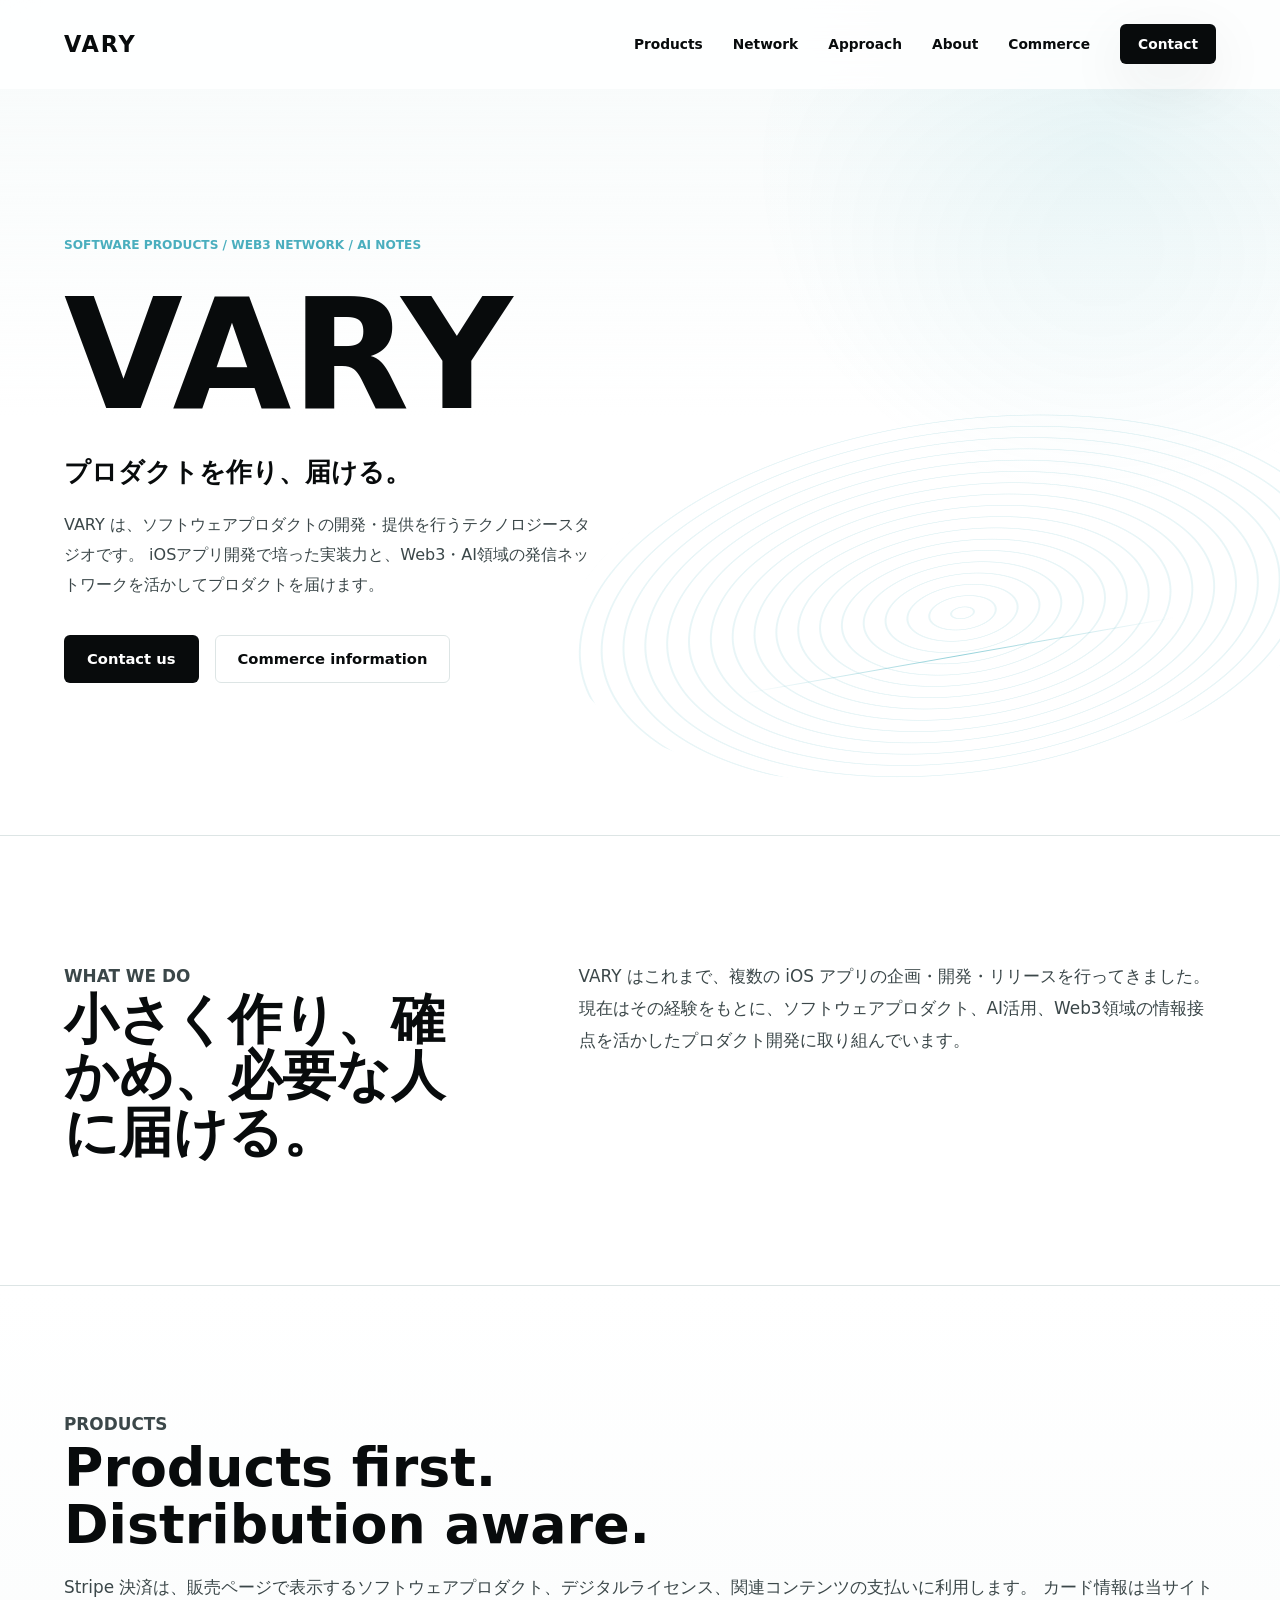
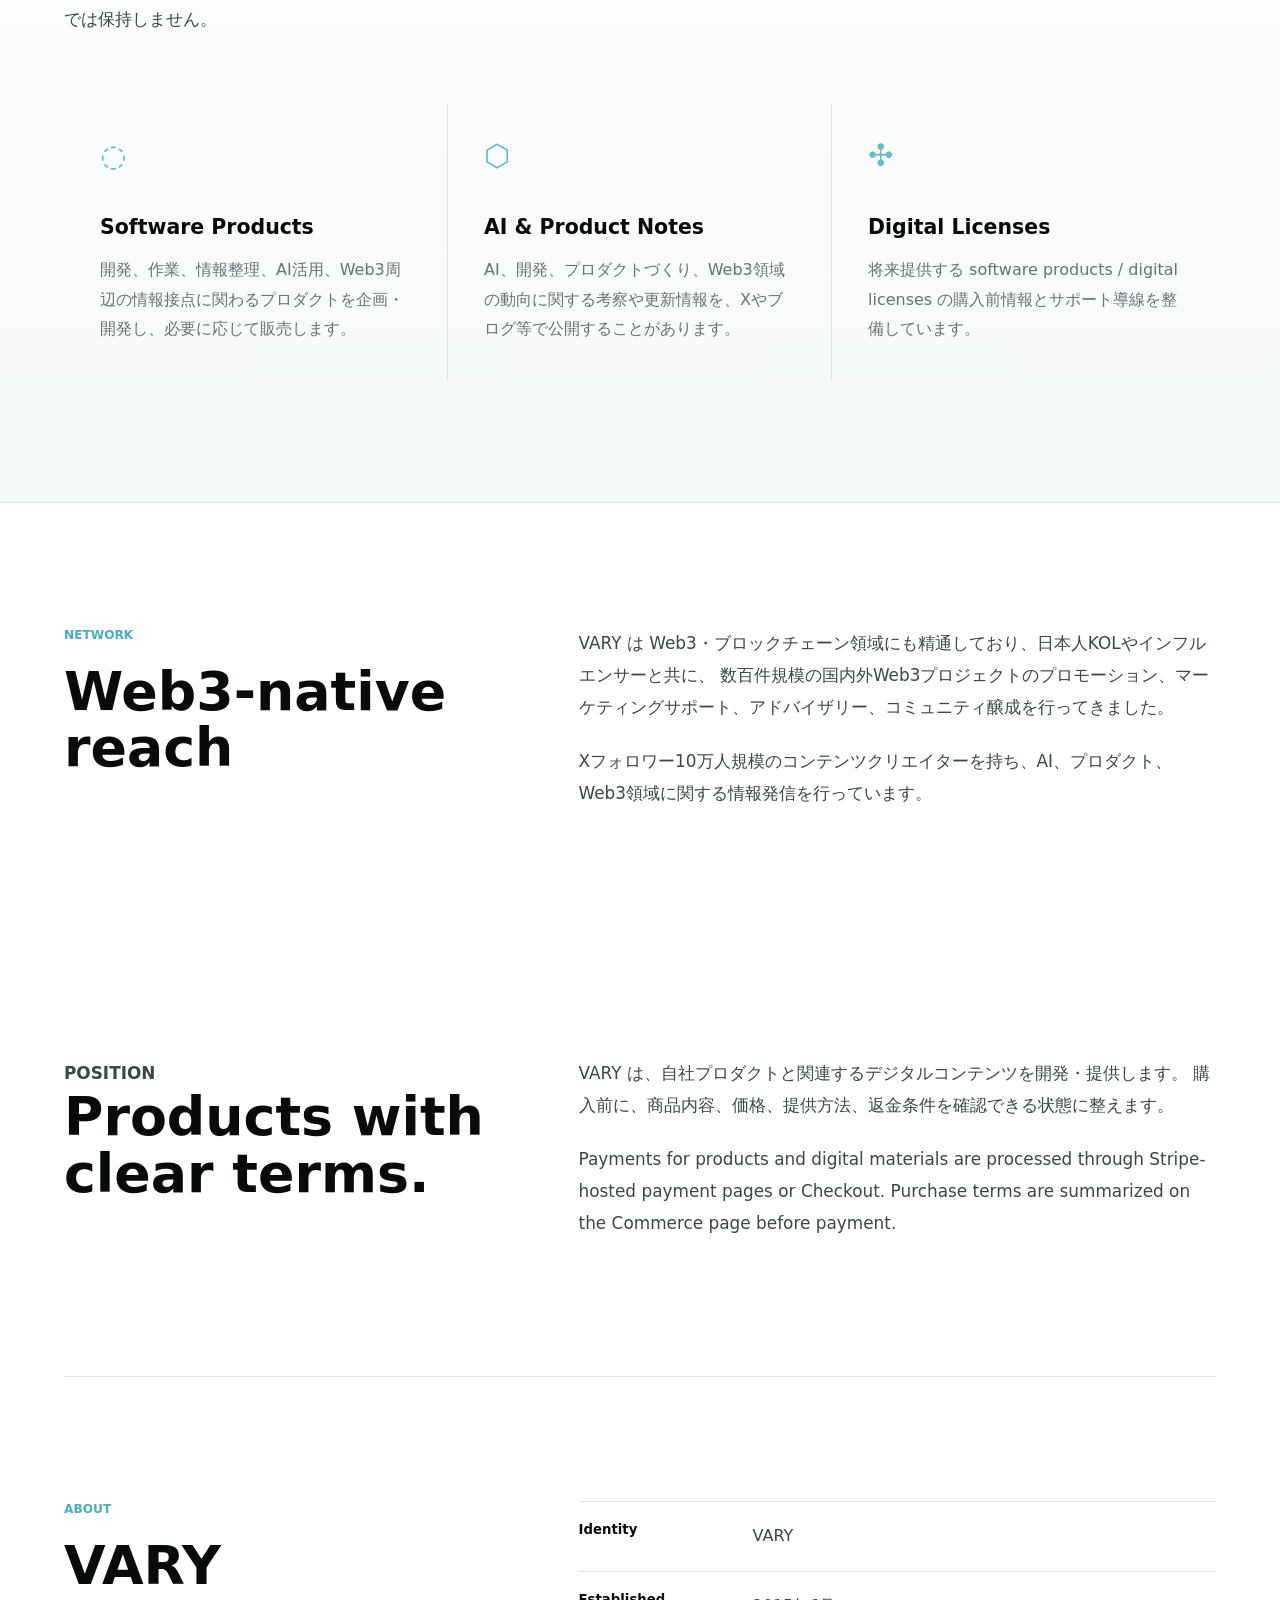
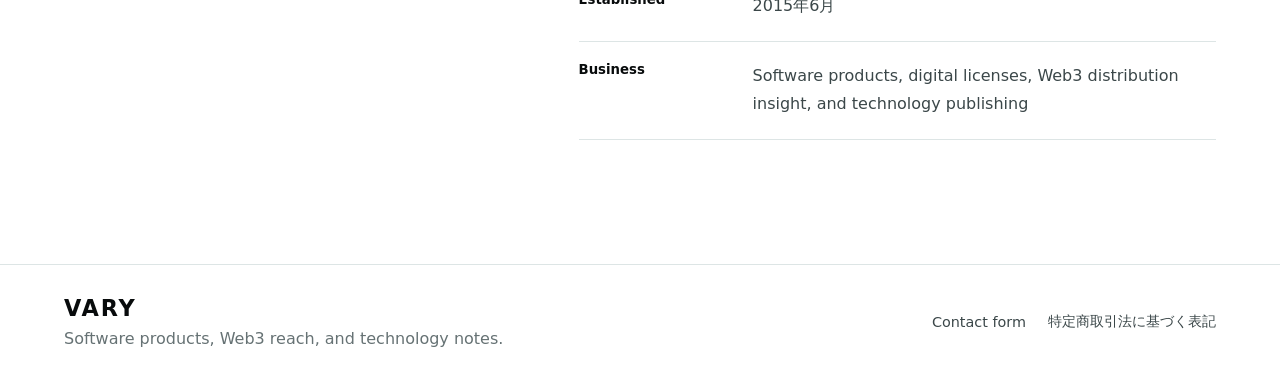
==== index.html @ 1ce42b71 "Initial VARY website" ====
<!doctype html>
<html lang="ja">
  <head>
    <meta charset="utf-8" />
    <meta name="viewport" content="width=device-width, initial-scale=1" />
    <title>VARY | Products and Web3 Distribution</title>
    <meta
      name="description"
      content="VARY develops and provides software products, backed by Web3 KOL and influencer connections and practical AI/product publishing."
    />
    <meta property="og:title" content="VARY" />
    <meta
      property="og:description"
      content="Software products, Web3 KOL connections, AI notes, and technology publishing from VARY."
    />
    <meta property="og:type" content="website" />
    <meta property="og:url" content="https://vary-llc.com/" />
    <link rel="canonical" href="https://vary-llc.com/" />
    <link rel="stylesheet" href="/styles.css" />
  </head>
  <body>
    <header class="site-header" data-header>
      <a class="brand" href="/" aria-label="VARY home">
        <span class="brand-mark" aria-hidden="true">V</span>
        <span>
          <strong>VARY</strong>
        </span>
      </a>
      <button class="nav-toggle" type="button" data-nav-toggle aria-expanded="false" aria-controls="site-nav">
        <span class="sr-only">Open navigation</span>
        <span aria-hidden="true"></span>
      </button>
      <nav class="site-nav" id="site-nav" data-nav>
        <a href="#products">Products</a>
        <a href="#network">Network</a>
        <a href="#approach">Approach</a>
        <a href="#company">About</a>
        <a href="/commerce/">Commerce</a>
        <a class="nav-contact" href="/commerce/#contact">Contact</a>
      </nav>
    </header>

    <main>
      <section class="hero">
        <div class="hero-copy">
          <p class="section-label">Software products / Web3 network / AI notes</p>
          <h1>VARY</h1>
          <p class="hero-subtitle">プロダクトを作り、届ける。</p>
          <p class="hero-lead">
            VARY は、ソフトウェアプロダクトの開発・提供を行うテクノロジースタジオです。
            iOSアプリ開発で培った実装力と、Web3・AI領域の発信ネットワークを活かしてプロダクトを届けます。
          </p>
          <div class="hero-actions" aria-label="Primary actions">
            <a class="button button-primary" href="/commerce/#contact">Contact us</a>
            <a class="button button-secondary" href="/commerce/">Commerce information</a>
          </div>
        </div>
      </section>

      <section class="intro section-wrap" id="focus">
        <div>
          <p class="section-label">What we do</p>
          <h2>小さく作り、確かめ、必要な人に届ける。</h2>
        </div>
        <p>
          VARY はこれまで、複数の iOS アプリの企画・開発・リリースを行ってきました。
          現在はその経験をもとに、ソフトウェアプロダクト、AI活用、Web3領域の情報接点を活かしたプロダクト開発に取り組んでいます。
        </p>
      </section>

      <section class="service-band" id="products" aria-labelledby="products-title">
        <div class="section-heading">
          <p class="section-label">Products</p>
          <h2 id="products-title">Products first. Distribution aware.</h2>
          <p>
            Stripe 決済は、販売ページで表示するソフトウェアプロダクト、デジタルライセンス、関連コンテンツの支払いに利用します。
            カード情報は当サイトでは保持しません。
          </p>
        </div>
        <div class="service-grid">
          <article class="service-item">
            <span class="service-icon" aria-hidden="true">◌</span>
            <h3>Software Products</h3>
            <p>
              開発、作業、情報整理、AI活用、Web3周辺の情報接点に関わるプロダクトを企画・開発し、必要に応じて販売します。
            </p>
          </article>
          <article class="service-item">
            <span class="service-icon" aria-hidden="true">⬡</span>
            <h3>AI & Product Notes</h3>
            <p>
              AI、開発、プロダクトづくり、Web3領域の動向に関する考察や更新情報を、Xやブログ等で公開することがあります。
            </p>
          </article>
          <article class="service-item">
            <span class="service-icon" aria-hidden="true">✣</span>
            <h3>Digital Licenses</h3>
            <p>
              将来提供する software products / digital licenses の購入前情報とサポート導線を整備しています。
            </p>
          </article>
        </div>
      </section>

      <section class="network section-wrap" id="network" aria-labelledby="network-title">
        <div>
          <p class="section-label">Network</p>
          <h2 id="network-title">Web3-native reach</h2>
        </div>
        <div class="principle-list">
          <p>
            VARY は Web3・ブロックチェーン領域にも精通しており、日本人KOLやインフルエンサーと共に、
            数百件規模の国内外Web3プロジェクトのプロモーション、マーケティングサポート、アドバイザリー、コミュニティ醸成を行ってきました。
          </p>
          <p>
            Xフォロワー10万人規模のコンテンツクリエイターを持ち、AI、プロダクト、Web3領域に関する情報発信を行っています。
          </p>
        </div>
      </section>

      <section class="principles section-wrap" id="approach" aria-labelledby="principles-title">
        <div class="section-heading compact">
          <p class="section-label">Position</p>
          <h2 id="principles-title">Products with clear terms.</h2>
        </div>
        <div class="principle-list">
          <p>
            VARY は、自社プロダクトと関連するデジタルコンテンツを開発・提供します。
            購入前に、商品内容、価格、提供方法、返金条件を確認できる状態に整えます。
          </p>
          <p>
            Payments for products and digital materials are processed through Stripe-hosted payment
            pages or Checkout. Purchase terms are summarized on the Commerce page before payment.
          </p>
        </div>
      </section>

      <section class="company section-wrap" id="company" aria-labelledby="company-title">
        <div>
          <p class="section-label">About</p>
          <h2 id="company-title">VARY</h2>
        </div>
        <dl class="company-list">
          <div>
            <dt>Identity</dt>
            <dd>VARY</dd>
          </div>
          <div>
            <dt>Established</dt>
            <dd>2015年6月</dd>
          </div>
          <div>
            <dt>Business</dt>
            <dd>Software products, digital licenses, Web3 distribution insight, and technology publishing</dd>
          </div>
        </dl>
      </section>
    </main>

    <footer class="site-footer">
      <div>
        <strong>VARY</strong>
        <p>Software products, Web3 reach, and technology notes.</p>
      </div>
      <nav aria-label="Footer">
        <a href="/commerce/#contact">Contact form</a>
        <a href="/commerce/">特定商取引法に基づく表記</a>
      </nav>
    </footer>

    <script src="/script.js"></script>
  </body>
</html>
---- styles.css ----
:root {
  --bg: #ffffff;
  --bg-soft: #f7fafa;
  --surface: #ffffff;
  --surface-muted: #f3f7f7;
  --line: #dde5e5;
  --line-strong: #bfd5d8;
  --text: #080b0c;
  --muted: #667274;
  --soft: #3b4749;
  --accent: #64bdc9;
  --accent-soft: #e7f8fa;
  --shadow: 0 18px 60px rgba(22, 41, 43, 0.08);
  --max: 1180px;
  --gutter: clamp(20px, 5vw, 64px);
  --radius: 6px;
  color-scheme: light;
  font-family:
    Inter, ui-sans-serif, system-ui, -apple-system, BlinkMacSystemFont, "Segoe UI",
    "Noto Sans JP", sans-serif;
}

* {
  box-sizing: border-box;
}

html {
  scroll-behavior: smooth;
}

body {
  margin: 0;
  background: var(--bg);
  color: var(--text);
  letter-spacing: 0;
}

body::before {
  content: "";
  position: fixed;
  inset: 0;
  z-index: -1;
  pointer-events: none;
  background:
    radial-gradient(circle at 86% 16%, rgba(100, 189, 201, 0.12), transparent 22rem),
    linear-gradient(180deg, rgba(246, 250, 250, 0.95), rgba(255, 255, 255, 0) 26rem);
}

a {
  color: inherit;
}

.sr-only {
  position: absolute;
  width: 1px;
  height: 1px;
  padding: 0;
  margin: -1px;
  overflow: hidden;
  clip: rect(0, 0, 0, 0);
  white-space: nowrap;
  border: 0;
}

.site-header {
  position: sticky;
  top: 0;
  z-index: 20;
  display: flex;
  align-items: center;
  justify-content: space-between;
  gap: 24px;
  padding: 24px var(--gutter);
  border-bottom: 1px solid transparent;
  background: rgba(255, 255, 255, 0.86);
  backdrop-filter: blur(18px);
  transition:
    border-color 180ms ease,
    box-shadow 180ms ease,
    background 180ms ease;
}

.site-header.is-scrolled {
  border-color: var(--line);
  box-shadow: 0 1px 0 rgba(8, 11, 12, 0.02);
}

.brand {
  display: inline-flex;
  align-items: center;
  gap: 12px;
  min-width: 0;
  color: var(--text);
  text-decoration: none;
}

.brand-mark {
  display: none;
}

.brand strong {
  display: block;
  font-size: 1.4rem;
  font-weight: 800;
  line-height: 1;
  letter-spacing: 0.08em;
}

.site-nav {
  display: flex;
  align-items: center;
  gap: 30px;
  color: var(--text);
  font-size: 0.86rem;
  font-weight: 650;
}

.site-nav a {
  text-decoration: none;
}

.site-nav a:hover,
.site-nav a:focus-visible {
  color: #208593;
}

.nav-contact {
  min-height: 40px;
  display: inline-flex;
  align-items: center;
  border-radius: var(--radius);
  padding: 0 18px;
  background: var(--text);
  color: white !important;
  box-shadow: var(--shadow);
}

.nav-toggle {
  display: none;
}

.hero {
  position: relative;
  min-height: 70svh;
  padding: clamp(72px, 12vw, 148px) var(--gutter) clamp(82px, 12vw, 152px);
  overflow: hidden;
  border-bottom: 1px solid var(--line);
}

.hero::before {
  content: "";
  position: absolute;
  right: -6vw;
  bottom: 8%;
  width: min(850px, 62vw);
  height: min(360px, 36vw);
  pointer-events: none;
  background:
    repeating-radial-gradient(ellipse at 50% 55%, transparent 0 10px, rgba(100, 189, 201, 0.18) 11px 12px, transparent 13px 22px);
  border-radius: 50%;
  transform: rotate(-8deg);
  opacity: 0.8;
}

.hero::after {
  content: "";
  position: absolute;
  right: 8vw;
  bottom: 24%;
  width: 34vw;
  height: 1px;
  pointer-events: none;
  background: linear-gradient(90deg, transparent, rgba(100, 189, 201, 0.7), transparent);
  transform: rotate(-10deg);
}

.hero-copy {
  position: relative;
  z-index: 1;
  max-width: 660px;
}

.section-label {
  margin: 0 0 20px;
  color: #4aaebe;
  font-size: 0.76rem;
  font-weight: 800;
  line-height: 1.4;
  text-transform: uppercase;
}

h1,
h2,
h3 {
  margin: 0;
  color: var(--text);
  line-height: 1.05;
}

h1 {
  font-size: clamp(5rem, 12vw, 10.5rem);
  font-weight: 850;
  letter-spacing: 0;
}

h2 {
  font-size: clamp(2rem, 4.2vw, 4rem);
  font-weight: 760;
}

h3 {
  font-size: clamp(1.1rem, 1.6vw, 1.35rem);
}

p,
dd {
  overflow-wrap: anywhere;
}

.hero-subtitle {
  margin: 18px 0 0;
  color: var(--text);
  font-size: clamp(1.35rem, 2vw, 1.9rem);
  font-weight: 760;
  line-height: 1.5;
}

.hero-lead {
  max-width: 530px;
  margin: 18px 0 0;
  color: var(--soft);
  font-size: 1rem;
  line-height: 1.9;
}

.hero-actions {
  display: flex;
  flex-wrap: wrap;
  gap: 16px;
  margin-top: 34px;
}

.button {
  display: inline-flex;
  min-height: 48px;
  align-items: center;
  justify-content: center;
  border: 1px solid transparent;
  border-radius: var(--radius);
  padding: 0 22px;
  font-size: 0.92rem;
  font-weight: 750;
  line-height: 1.2;
  text-decoration: none;
  transition:
    transform 180ms ease,
    border-color 180ms ease,
    background 180ms ease,
    box-shadow 180ms ease;
}

.button:hover {
  transform: translateY(-1px);
  box-shadow: var(--shadow);
}

.button-primary {
  background: var(--text);
  color: white;
}

.button-disabled,
.button[aria-disabled="true"] {
  cursor: not-allowed;
  background: #8b9799;
  color: white;
  box-shadow: none;
}

.button-disabled:hover,
.button[aria-disabled="true"]:hover {
  transform: none;
  box-shadow: none;
}

.button-secondary {
  border-color: var(--line);
  background: white;
  color: var(--text);
}

.section-wrap {
  width: min(var(--max), calc(100% - var(--gutter) * 2));
  margin: 0 auto;
  padding: clamp(66px, 10vw, 124px) 0;
}

.intro,
.company,
.commerce-hero,
.commerce-cta,
.principles,
.network {
  display: grid;
  grid-template-columns: minmax(260px, 0.8fr) minmax(0, 1.2fr);
  gap: clamp(32px, 7vw, 112px);
  align-items: start;
}

.intro p,
.principle-list p,
.commerce-hero p,
.commerce-cta p,
.section-heading p {
  margin: 0;
  color: var(--soft);
  font-size: clamp(1rem, 1.32vw, 1.12rem);
  line-height: 1.9;
}

.service-band {
  padding: clamp(68px, 10vw, 122px) var(--gutter);
  border-top: 1px solid var(--line);
  border-bottom: 1px solid var(--line);
  background: linear-gradient(180deg, #fff, var(--bg-soft));
}

.section-heading {
  width: min(var(--max), 100%);
  margin: 0 auto clamp(42px, 6vw, 70px);
}

.section-heading.compact {
  margin-bottom: 32px;
}

.section-heading h2 {
  max-width: 780px;
  margin-bottom: 18px;
}

.service-grid {
  display: grid;
  width: min(var(--max), 100%);
  margin: 0 auto;
  grid-template-columns: repeat(3, minmax(0, 1fr));
  gap: 0;
}

.service-item {
  min-height: 260px;
  padding: clamp(24px, 4vw, 36px);
  border-right: 1px solid var(--line);
}

.service-item:last-child {
  border-right: 0;
}

.service-icon {
  display: block;
  min-height: 42px;
  margin-bottom: 34px;
  color: var(--accent);
  font-size: 1.9rem;
  line-height: 1;
}

.service-item p,
.policy-grid p,
.notice-panel p {
  color: var(--muted);
  line-height: 1.85;
}

.service-item p {
  margin: 16px 0 0;
}

.principle-list {
  display: grid;
  gap: 22px;
}

.company {
  border-top: 1px solid var(--line);
}

.company-list,
.disclosure-list {
  display: grid;
  margin: 0;
  border-top: 1px solid var(--line);
}

.company-list div,
.disclosure-list div {
  display: grid;
  grid-template-columns: minmax(150px, 0.32fr) minmax(0, 1fr);
  gap: 24px;
  padding: 20px 0;
  border-bottom: 1px solid var(--line);
}

dt {
  color: var(--text);
  font-size: 0.83rem;
  font-weight: 800;
}

dd {
  margin: 0;
  color: var(--soft);
  line-height: 1.8;
}

.site-footer {
  display: flex;
  justify-content: space-between;
  gap: 28px;
  padding: 30px var(--gutter);
  border-top: 1px solid var(--line);
  color: var(--muted);
  background: white;
}

.site-footer strong {
  color: var(--text);
  font-size: 1.4rem;
  letter-spacing: 0.08em;
}

.site-footer p {
  margin: 8px 0 0;
}

.site-footer nav {
  display: flex;
  flex-wrap: wrap;
  gap: 22px;
  align-items: center;
  justify-content: flex-end;
  font-size: 0.9rem;
}

.site-footer a {
  color: var(--soft);
  text-decoration: none;
}

.site-footer a:hover {
  color: #208593;
}

.commerce-page {
  background: white;
}

.commerce-page::before {
  background:
    radial-gradient(circle at 84% 10%, rgba(100, 189, 201, 0.1), transparent 24rem),
    linear-gradient(180deg, rgba(246, 250, 250, 0.95), rgba(255, 255, 255, 0) 22rem);
}

.commerce-hero {
  padding-top: clamp(74px, 11vw, 134px);
}

.commerce-hero h1 {
  max-width: 760px;
  font-size: clamp(2.3rem, 4.6vw, 4.7rem);
}

.commerce-hero h1 span {
  display: block;
}

.commerce-hero h1 span + span {
  margin-top: 0.2em;
  color: var(--soft);
  font-size: 0.48em;
  line-height: 1.2;
}

.notice {
  padding-top: 0;
}

.notice-panel {
  padding: clamp(28px, 5vw, 48px);
  border: 1px solid var(--line);
  border-radius: var(--radius);
  background: var(--surface-muted);
}

.notice-panel h2 {
  margin-bottom: 16px;
  font-size: clamp(1.55rem, 3vw, 2.65rem);
}

.commerce-grid {
  padding-top: 0;
}

.disclosure-list {
  background: white;
}

.policy-grid {
  display: grid;
  grid-template-columns: repeat(2, minmax(0, 1fr));
  gap: 16px;
}

.policy-grid article {
  min-height: 210px;
  padding: clamp(24px, 4vw, 34px);
  border: 1px solid var(--line);
  border-radius: var(--radius);
  background: white;
}

.policy-grid h3 {
  margin-bottom: 14px;
}

.commerce-cta {
  align-items: center;
}

@media (max-width: 920px) {
  .hero {
    min-height: auto;
  }

  .intro,
  .company,
  .principles,
  .network,
  .commerce-hero,
  .commerce-cta {
    grid-template-columns: 1fr;
  }

  .service-grid,
  .policy-grid {
    grid-template-columns: 1fr;
  }

  .service-item {
    min-height: 0;
    border-right: 0;
    border-bottom: 1px solid var(--line);
  }

  .service-item:last-child {
    border-bottom: 0;
  }
}

@media (max-width: 720px) {
  .site-header {
    padding: 18px;
  }

  .brand strong {
    font-size: 1.2rem;
  }

  .nav-toggle {
    display: grid;
    width: 40px;
    height: 40px;
    place-items: center;
    border: 1px solid var(--line);
    border-radius: var(--radius);
    background: white;
    color: var(--text);
  }

  .nav-toggle span[aria-hidden="true"],
  .nav-toggle span[aria-hidden="true"]::before,
  .nav-toggle span[aria-hidden="true"]::after {
    display: block;
    width: 17px;
    height: 2px;
    background: currentColor;
    content: "";
  }

  .nav-toggle span[aria-hidden="true"]::before {
    transform: translateY(-6px);
  }

  .nav-toggle span[aria-hidden="true"]::after {
    transform: translateY(4px);
  }

  .site-nav {
    position: absolute;
    top: 70px;
    right: 18px;
    display: none;
    width: min(290px, calc(100vw - 36px));
    flex-direction: column;
    align-items: stretch;
    gap: 0;
    border: 1px solid var(--line);
    border-radius: var(--radius);
    background: white;
    box-shadow: var(--shadow);
  }

  .site-nav.is-open {
    display: flex;
  }

  .site-nav a {
    padding: 16px 18px;
    border-bottom: 1px solid var(--line);
  }

  .site-nav a:last-child {
    border-bottom: 0;
  }

  .nav-contact {
    display: block;
    min-height: 0;
    border-radius: 0;
    padding: 16px 18px !important;
    background: white;
    color: var(--text) !important;
    box-shadow: none;
  }

  .section-wrap {
    width: min(100% - 36px, var(--max));
  }

  .hero {
    padding: 74px 18px 84px;
  }

  .hero::before {
    right: -60vw;
    bottom: 12%;
    width: 120vw;
    height: 46vw;
  }

  h1 {
    font-size: clamp(4.3rem, 24vw, 6.3rem);
  }

  .hero-actions {
    flex-direction: column;
  }

  .button {
    width: 100%;
  }

  .company-list div,
  .disclosure-list div {
    grid-template-columns: 1fr;
    gap: 8px;
  }

  .site-footer {
    flex-direction: column;
    padding: 30px 18px;
  }

  .site-footer nav {
    justify-content: flex-start;
  }
}

@media (prefers-reduced-motion: reduce) {
  *,
  *::before,
  *::after {
    scroll-behavior: auto !important;
    transition: none !important;
  }
}
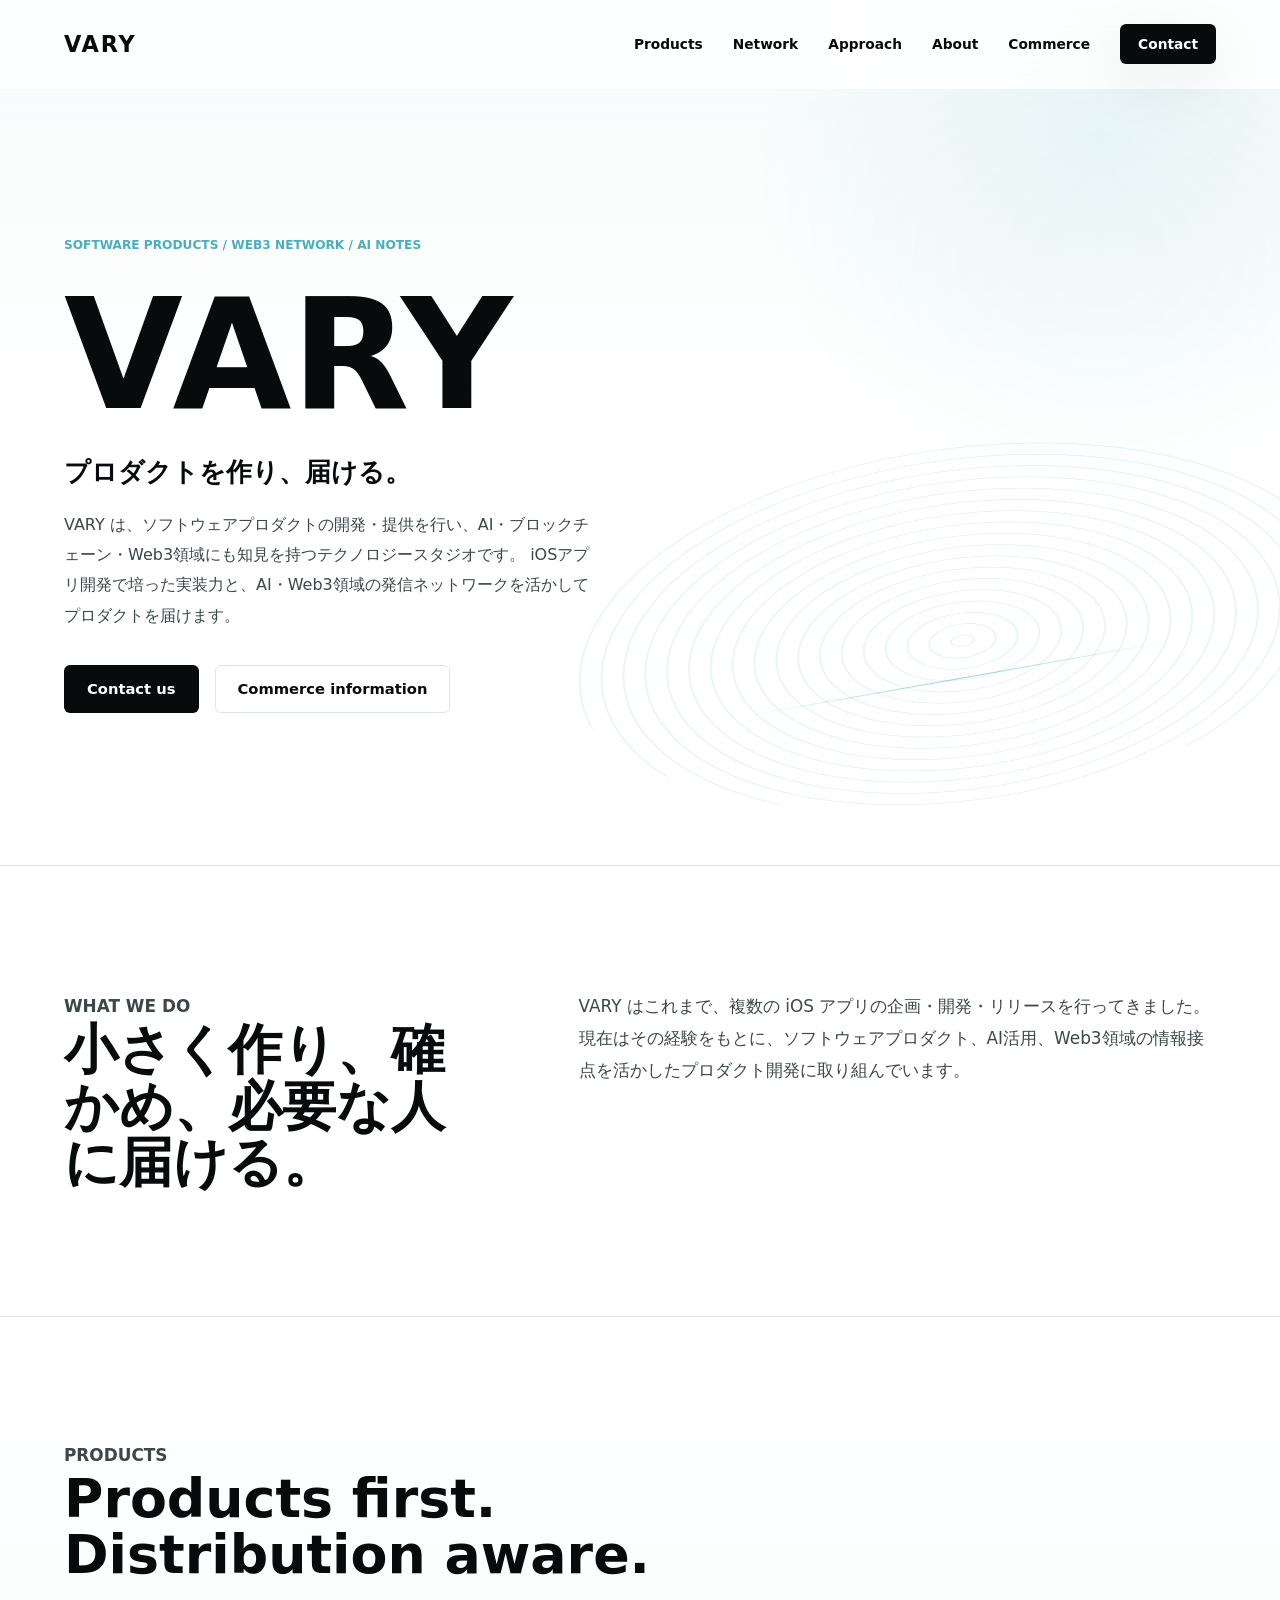
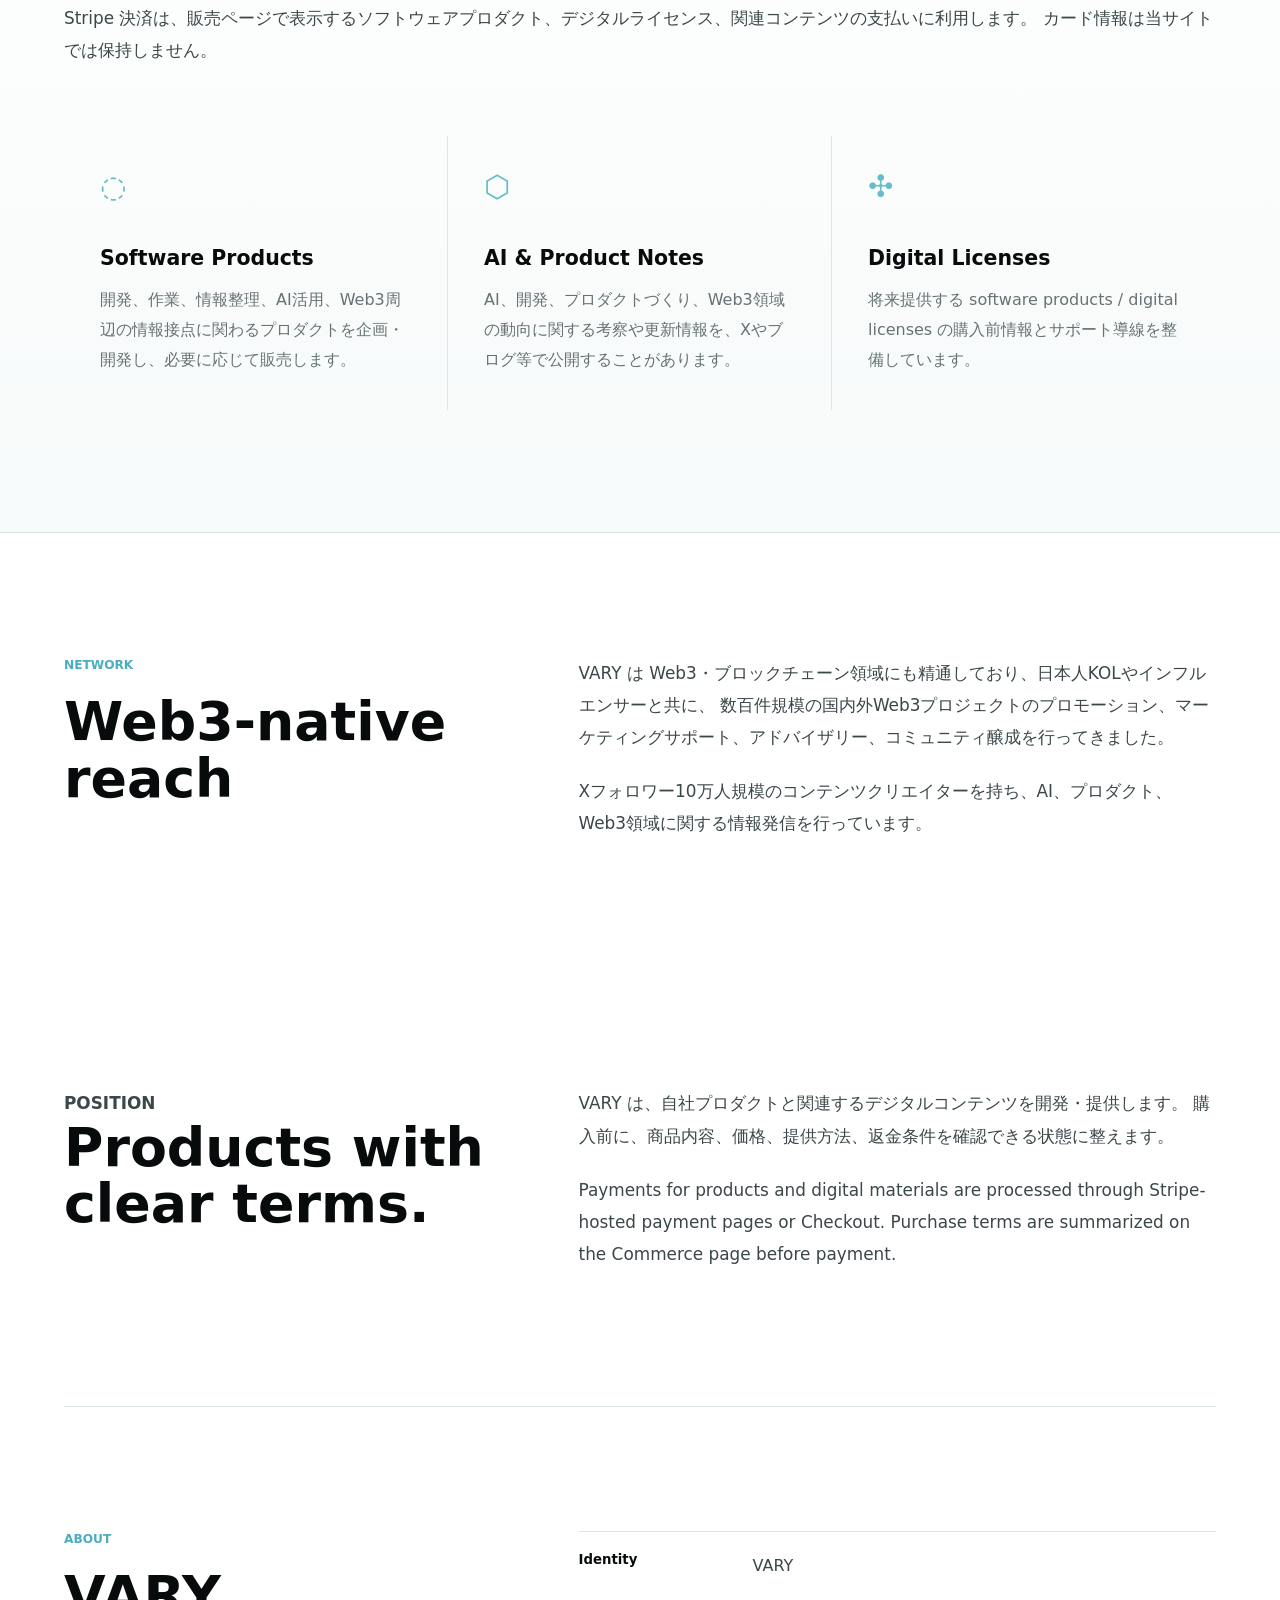
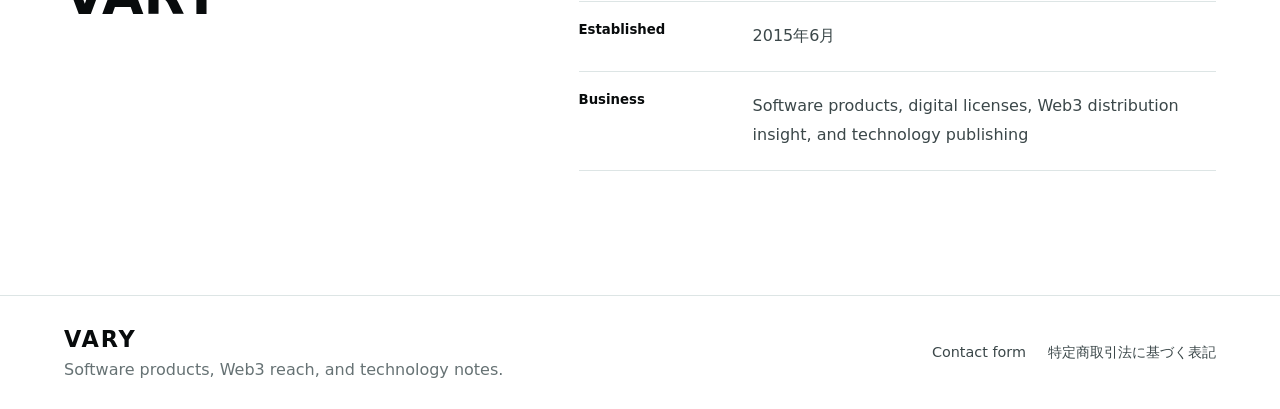
==== commit 42cabf2a: "Update hero blockchain positioning" ====
--- a/index.html
+++ b/index.html
@@ -47,8 +47,8 @@
           <h1>VARY</h1>
           <p class="hero-subtitle">プロダクトを作り、届ける。</p>
           <p class="hero-lead">
-            VARY は、ソフトウェアプロダクトの開発・提供を行うテクノロジースタジオです。
-            iOSアプリ開発で培った実装力と、Web3・AI領域の発信ネットワークを活かしてプロダクトを届けます。
+            VARY は、ソフトウェアプロダクトの開発・提供を行い、AI・ブロックチェーン・Web3領域にも知見を持つテクノロジースタジオです。
+            iOSアプリ開発で培った実装力と、AI・Web3領域の発信ネットワークを活かしてプロダクトを届けます。
           </p>
           <div class="hero-actions" aria-label="Primary actions">
             <a class="button button-primary" href="/commerce/#contact">Contact us</a>
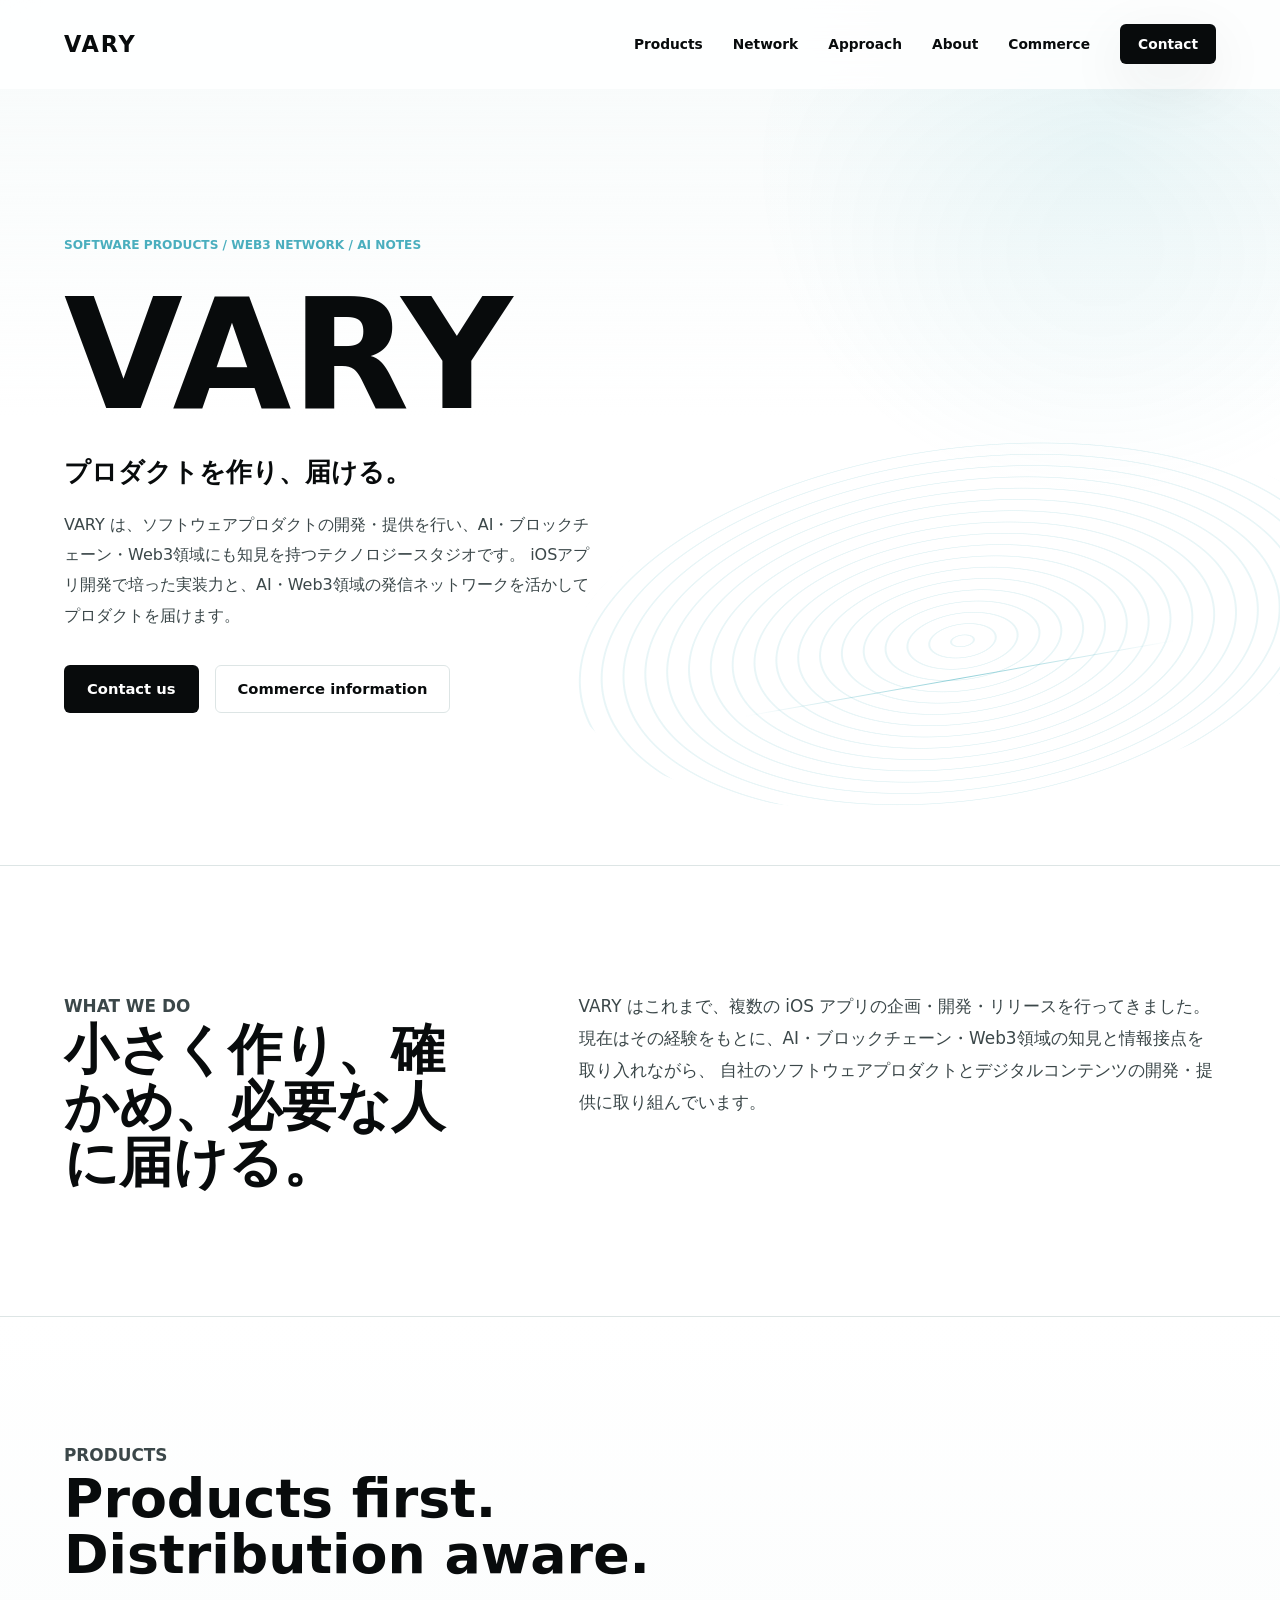
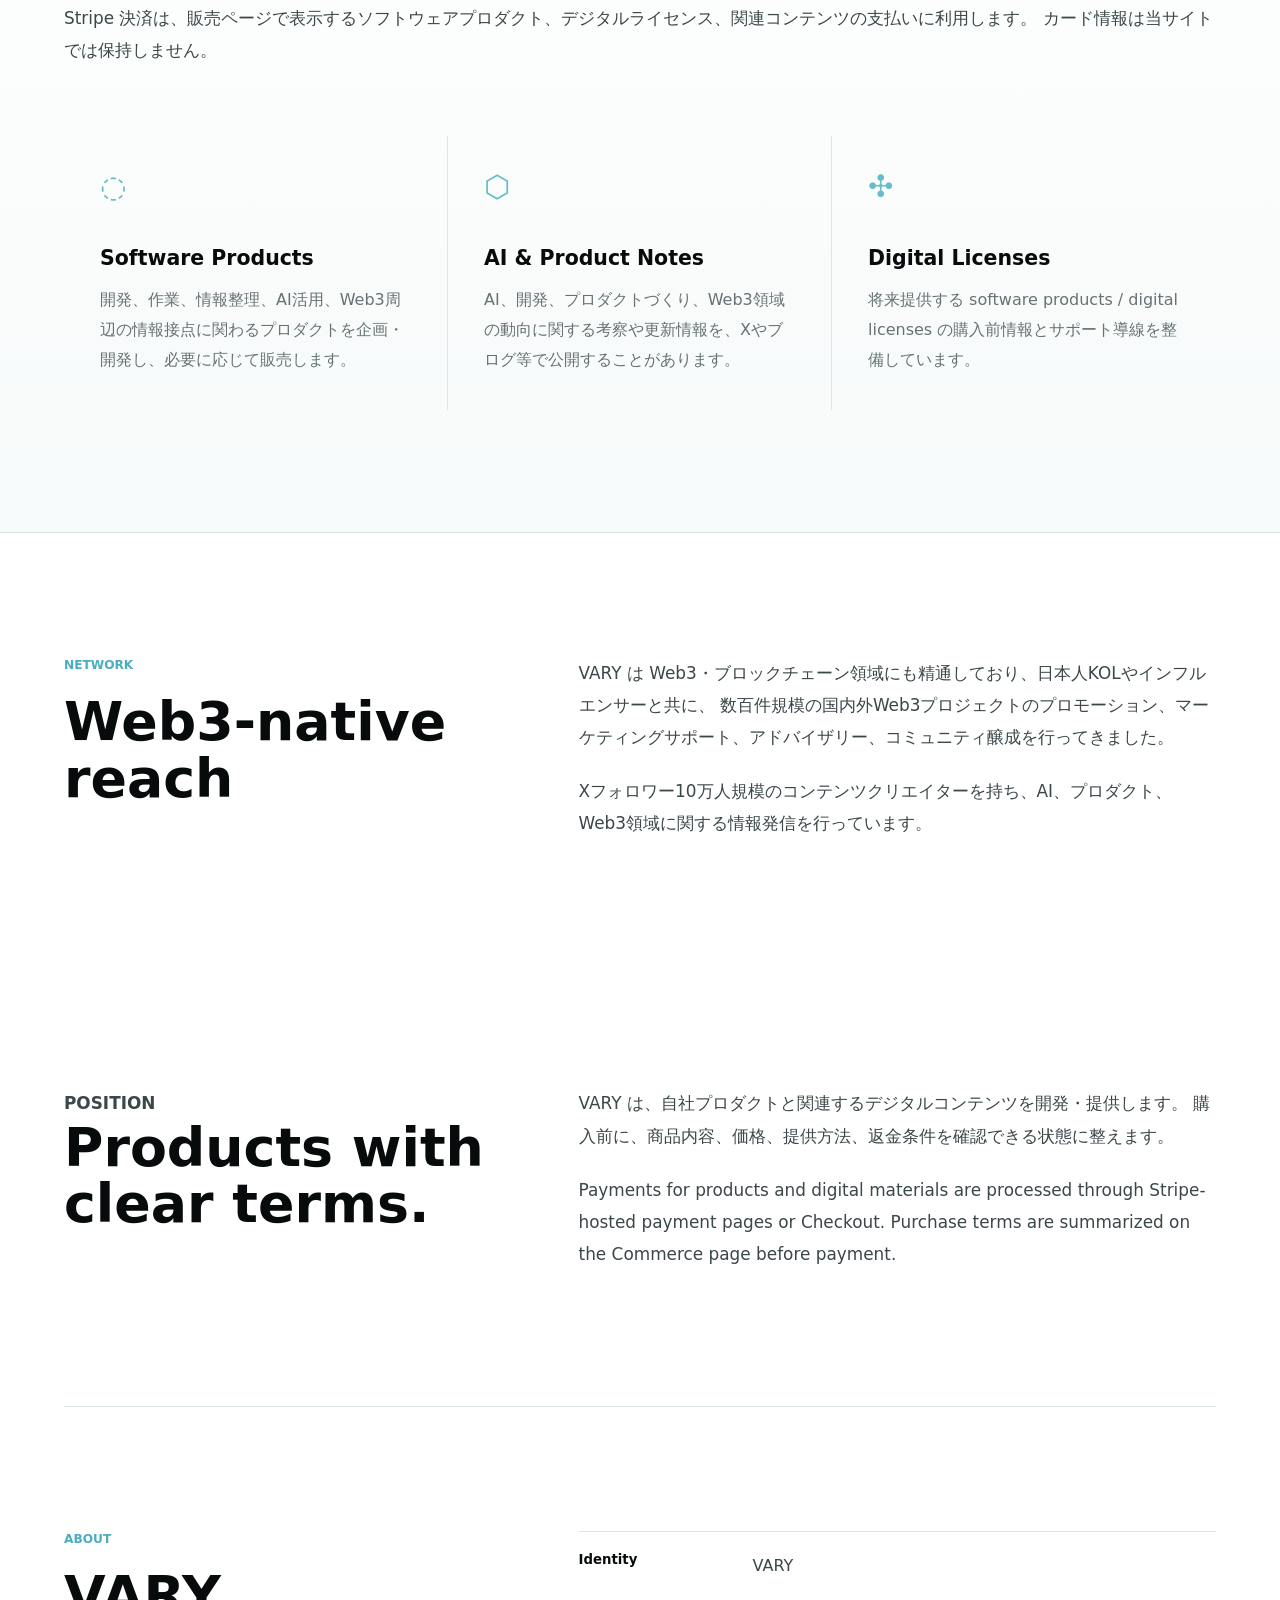
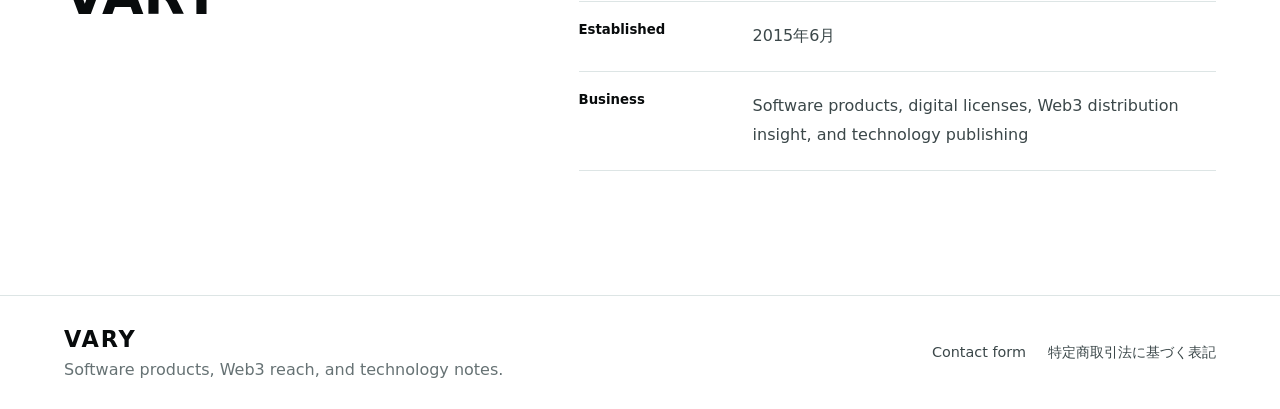
==== commit 8f813876: "Update what we do positioning" ====
--- a/index.html
+++ b/index.html
@@ -64,7 +64,8 @@
         </div>
         <p>
           VARY はこれまで、複数の iOS アプリの企画・開発・リリースを行ってきました。
-          現在はその経験をもとに、ソフトウェアプロダクト、AI活用、Web3領域の情報接点を活かしたプロダクト開発に取り組んでいます。
+          現在はその経験をもとに、AI・ブロックチェーン・Web3領域の知見と情報接点を取り入れながら、
+          自社のソフトウェアプロダクトとデジタルコンテンツの開発・提供に取り組んでいます。
         </p>
       </section>
 
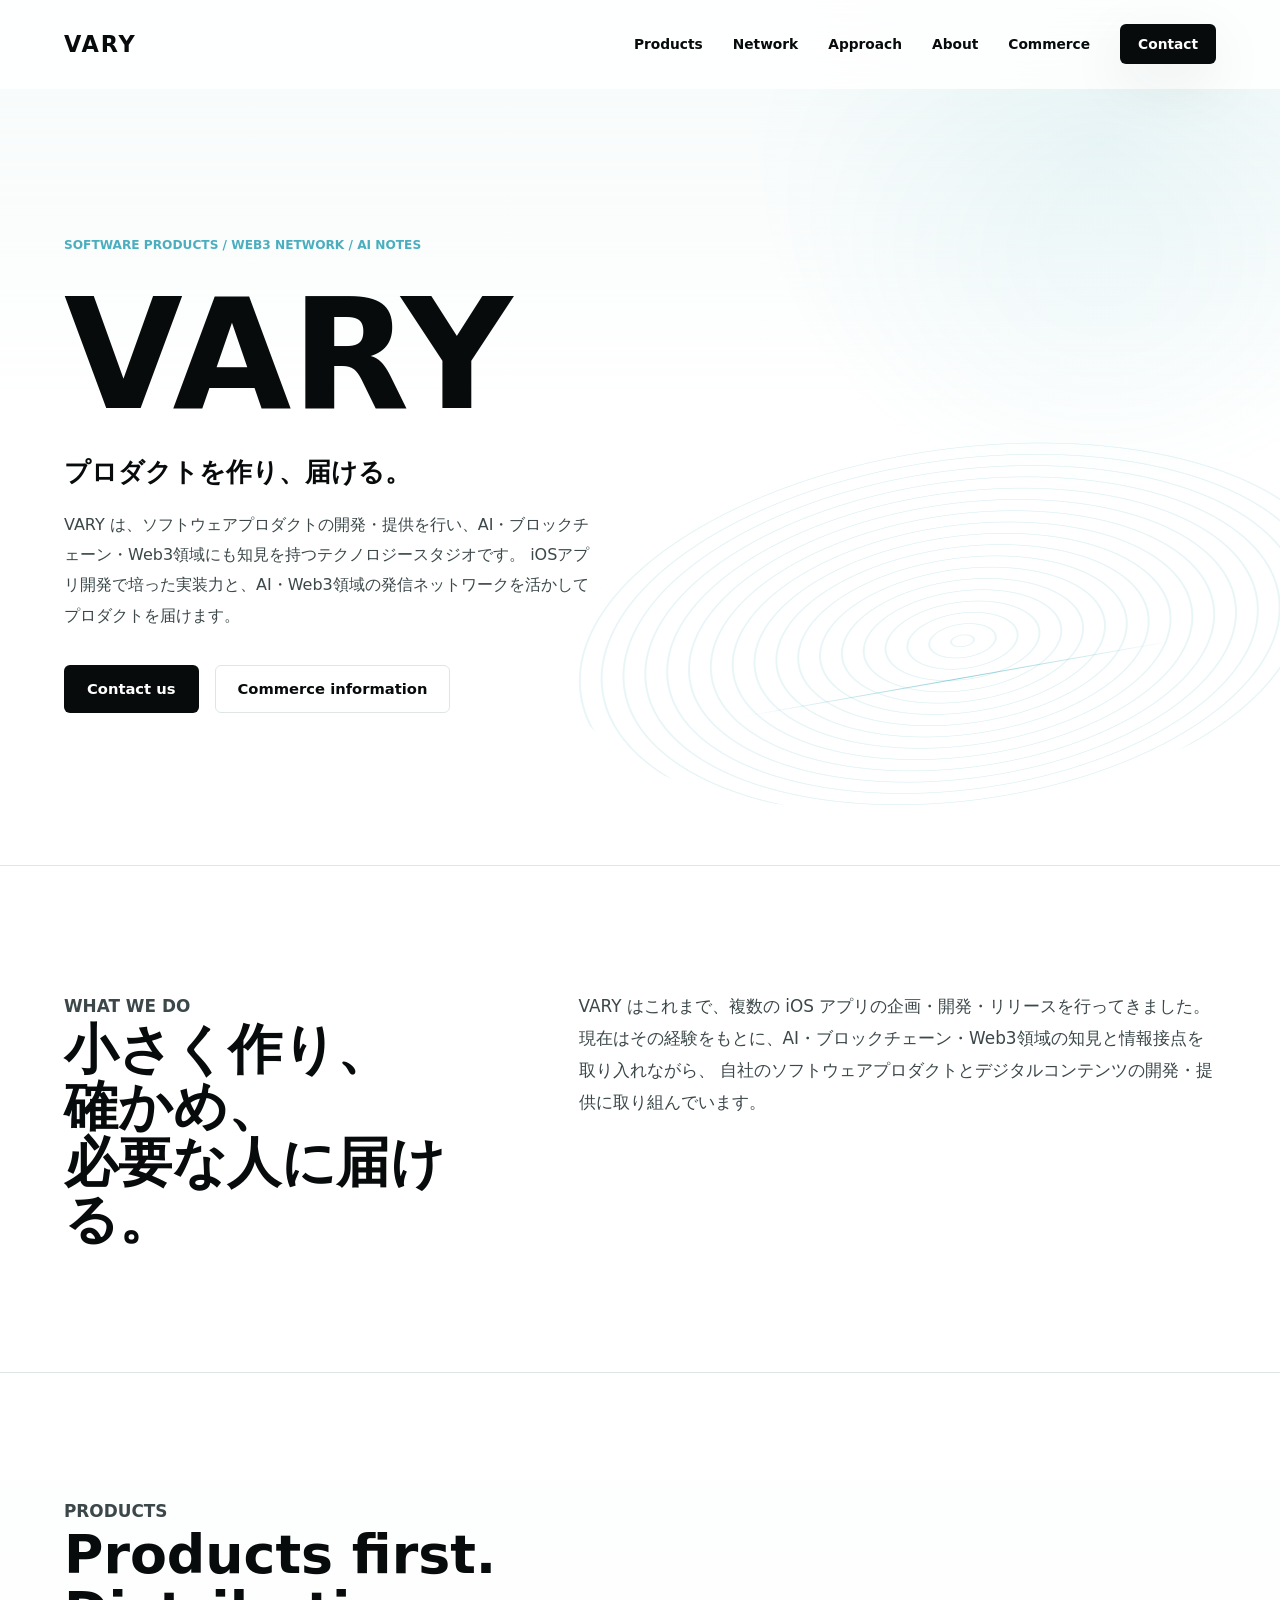
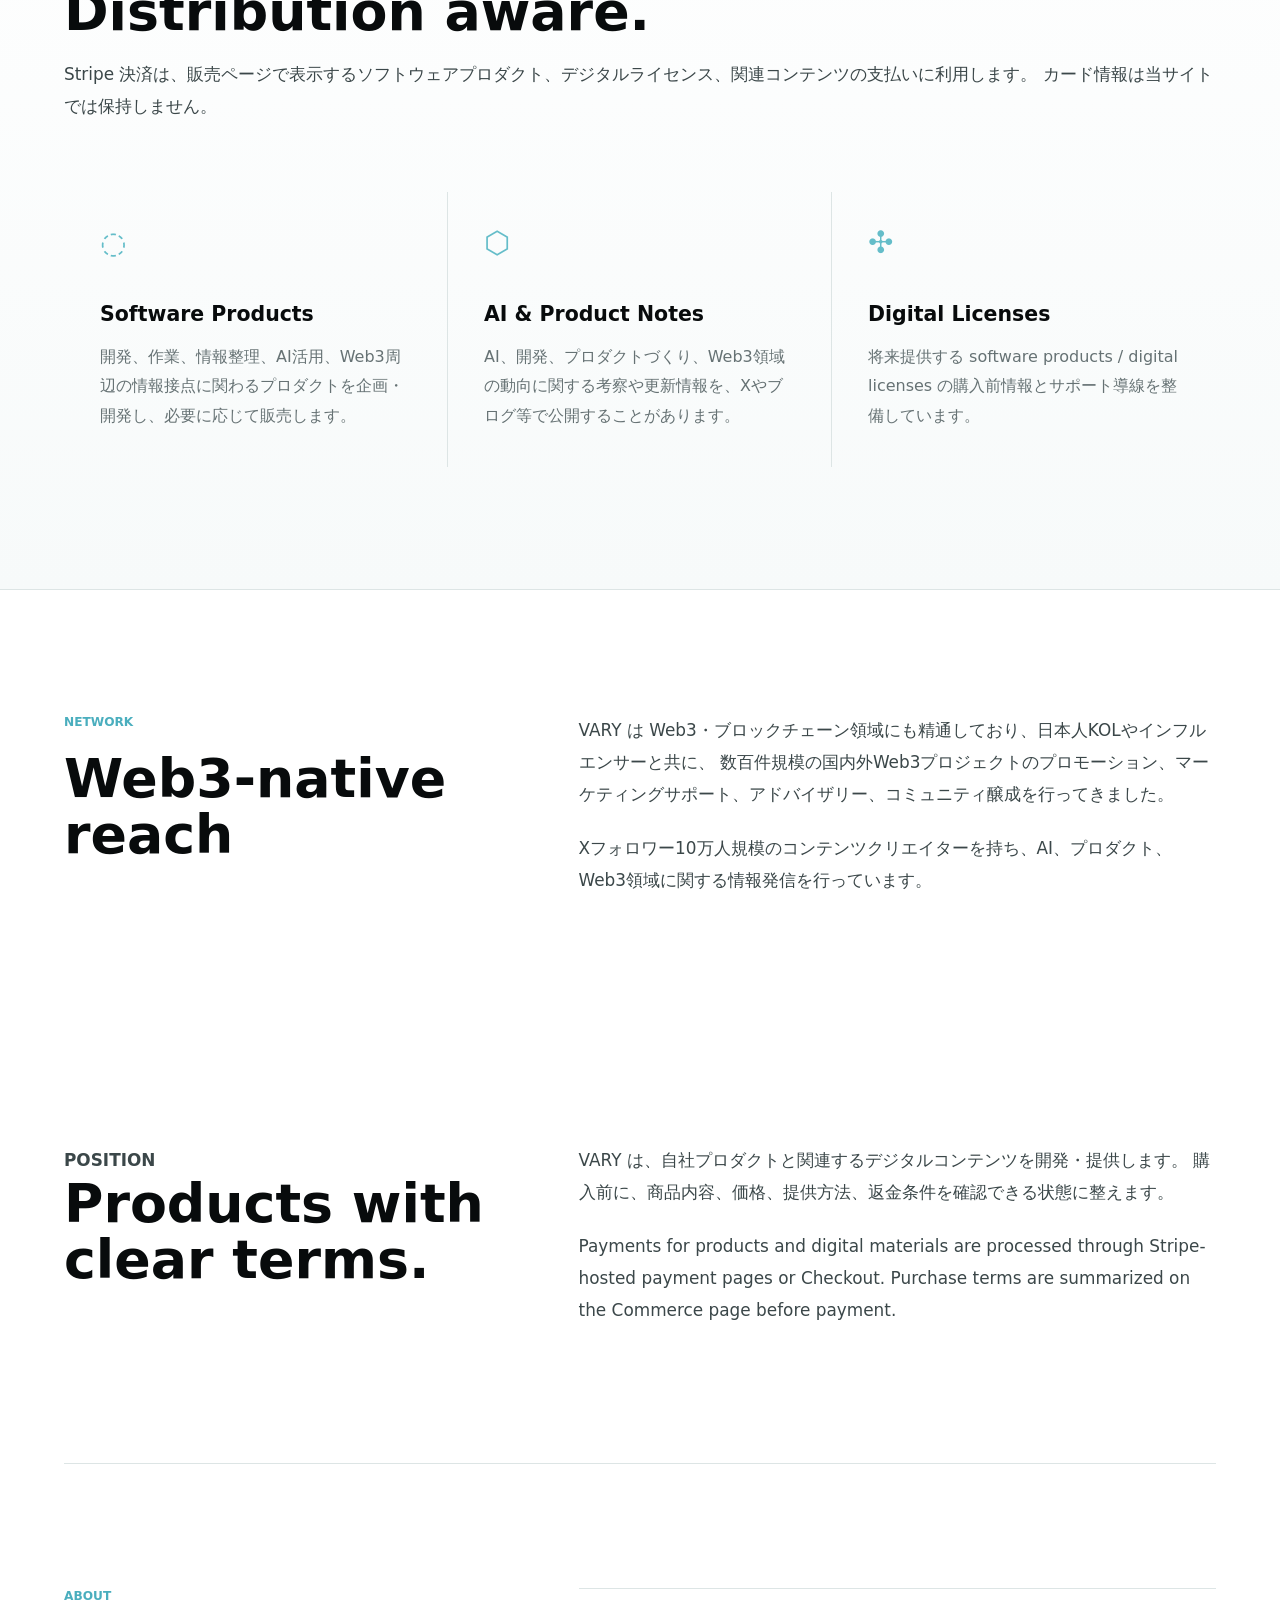
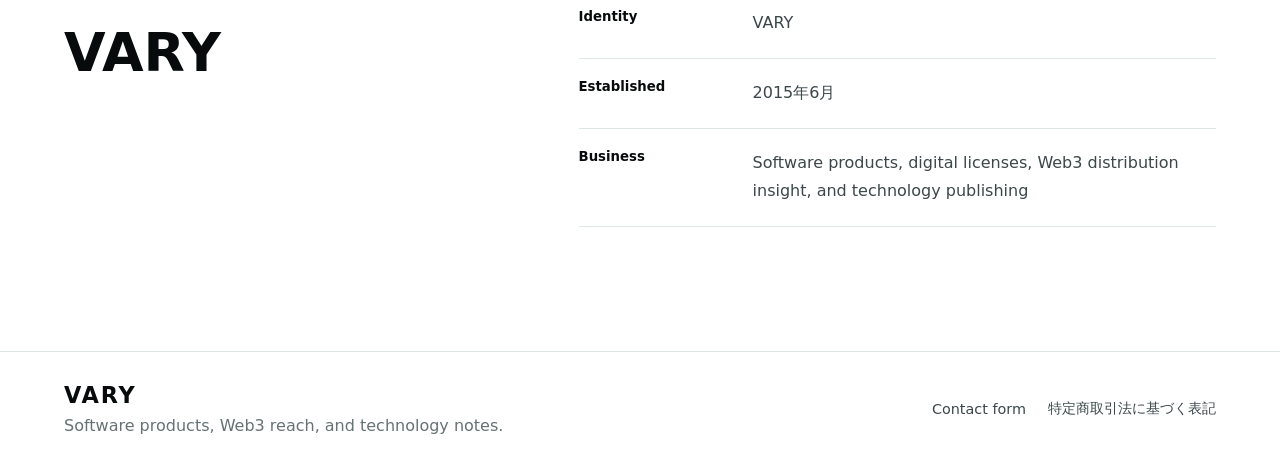
==== commit b10db440: "Break intro headline lines" ====
--- a/index.html
+++ b/index.html
@@ -60,7 +60,11 @@
       <section class="intro section-wrap" id="focus">
         <div>
           <p class="section-label">What we do</p>
-          <h2>小さく作り、確かめ、必要な人に届ける。</h2>
+          <h2>
+            小さく作り、<br />
+            確かめ、<br />
+            必要な人に届ける。
+          </h2>
         </div>
         <p>
           VARY はこれまで、複数の iOS アプリの企画・開発・リリースを行ってきました。
--- a/styles.css
+++ b/styles.css
@@ -528,7 +528,7 @@
   align-items: center;
 }
 
-@media (max-width: 920px) {
+@media (max-width: 780px) {
   .hero {
     min-height: auto;
   }
@@ -558,7 +558,7 @@
   }
 }
 
-@media (max-width: 720px) {
+@media (max-width: 640px) {
   .site-header {
     padding: 18px;
   }
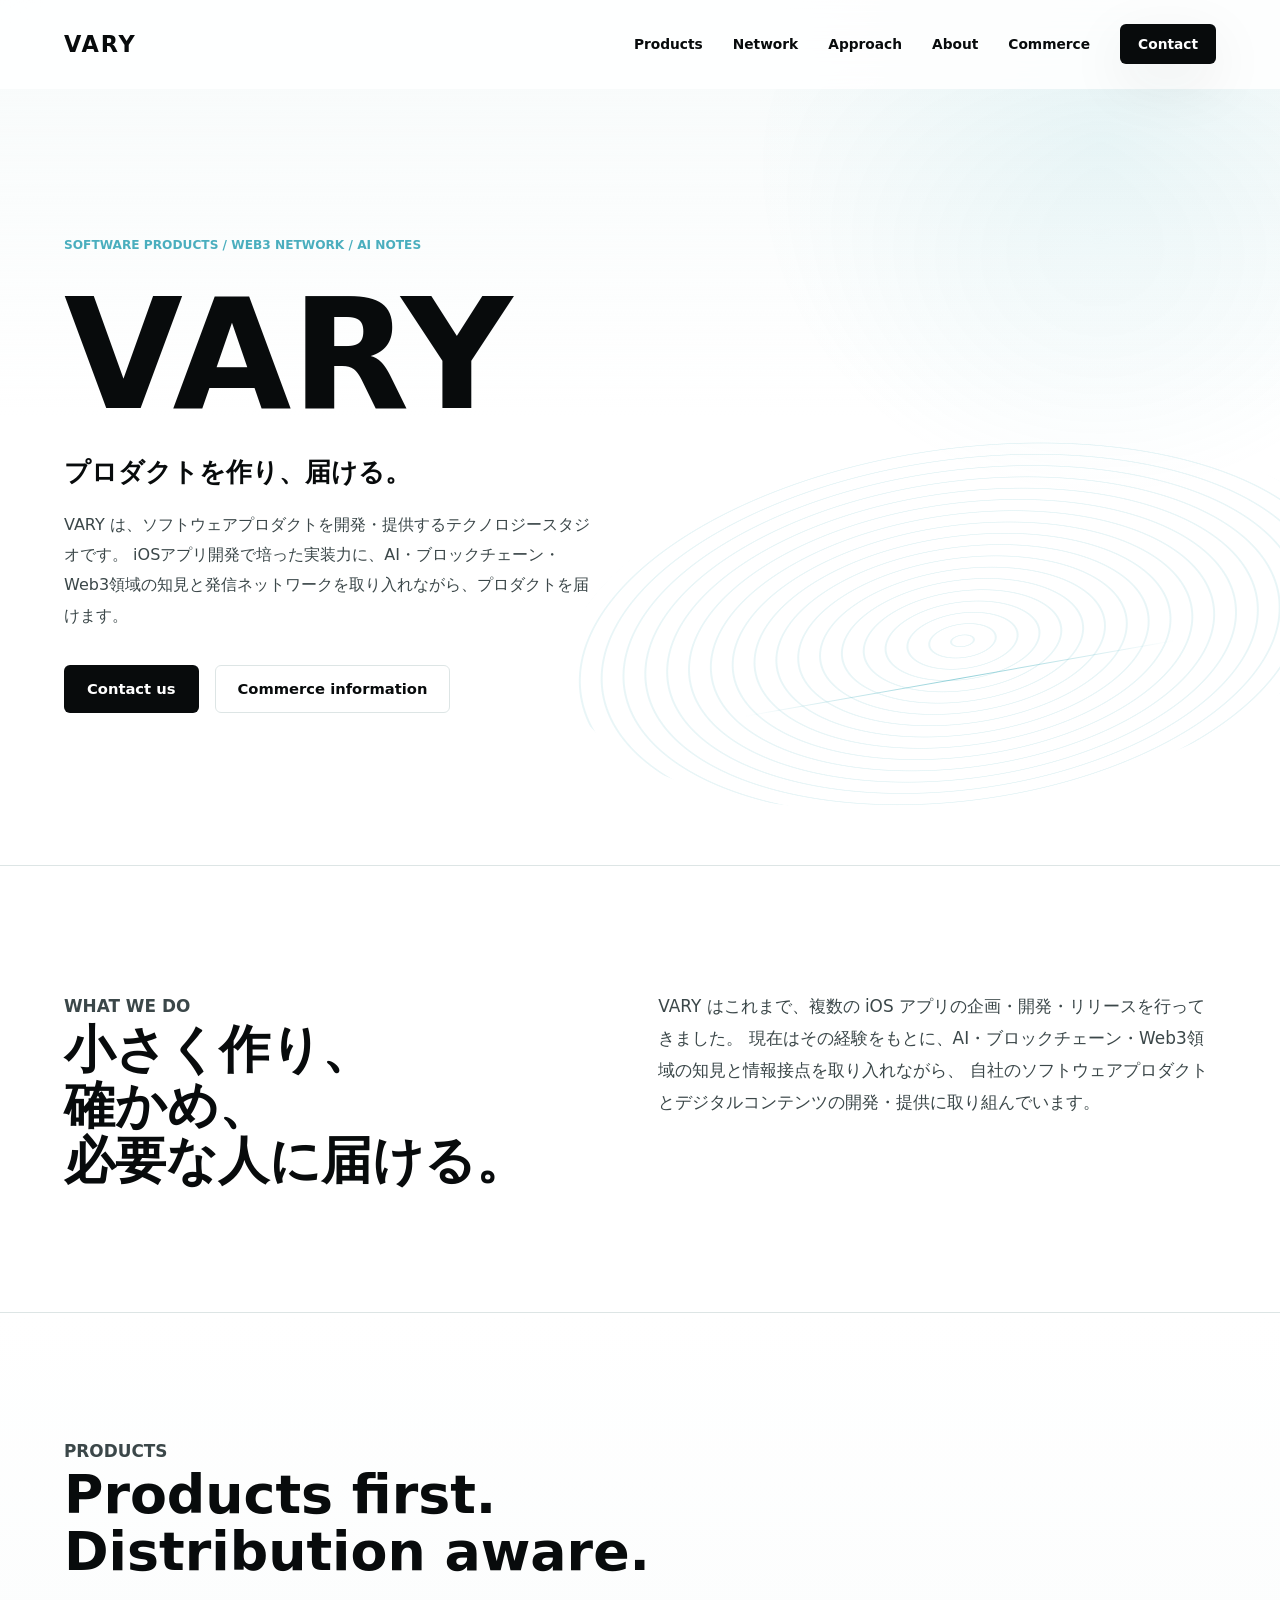
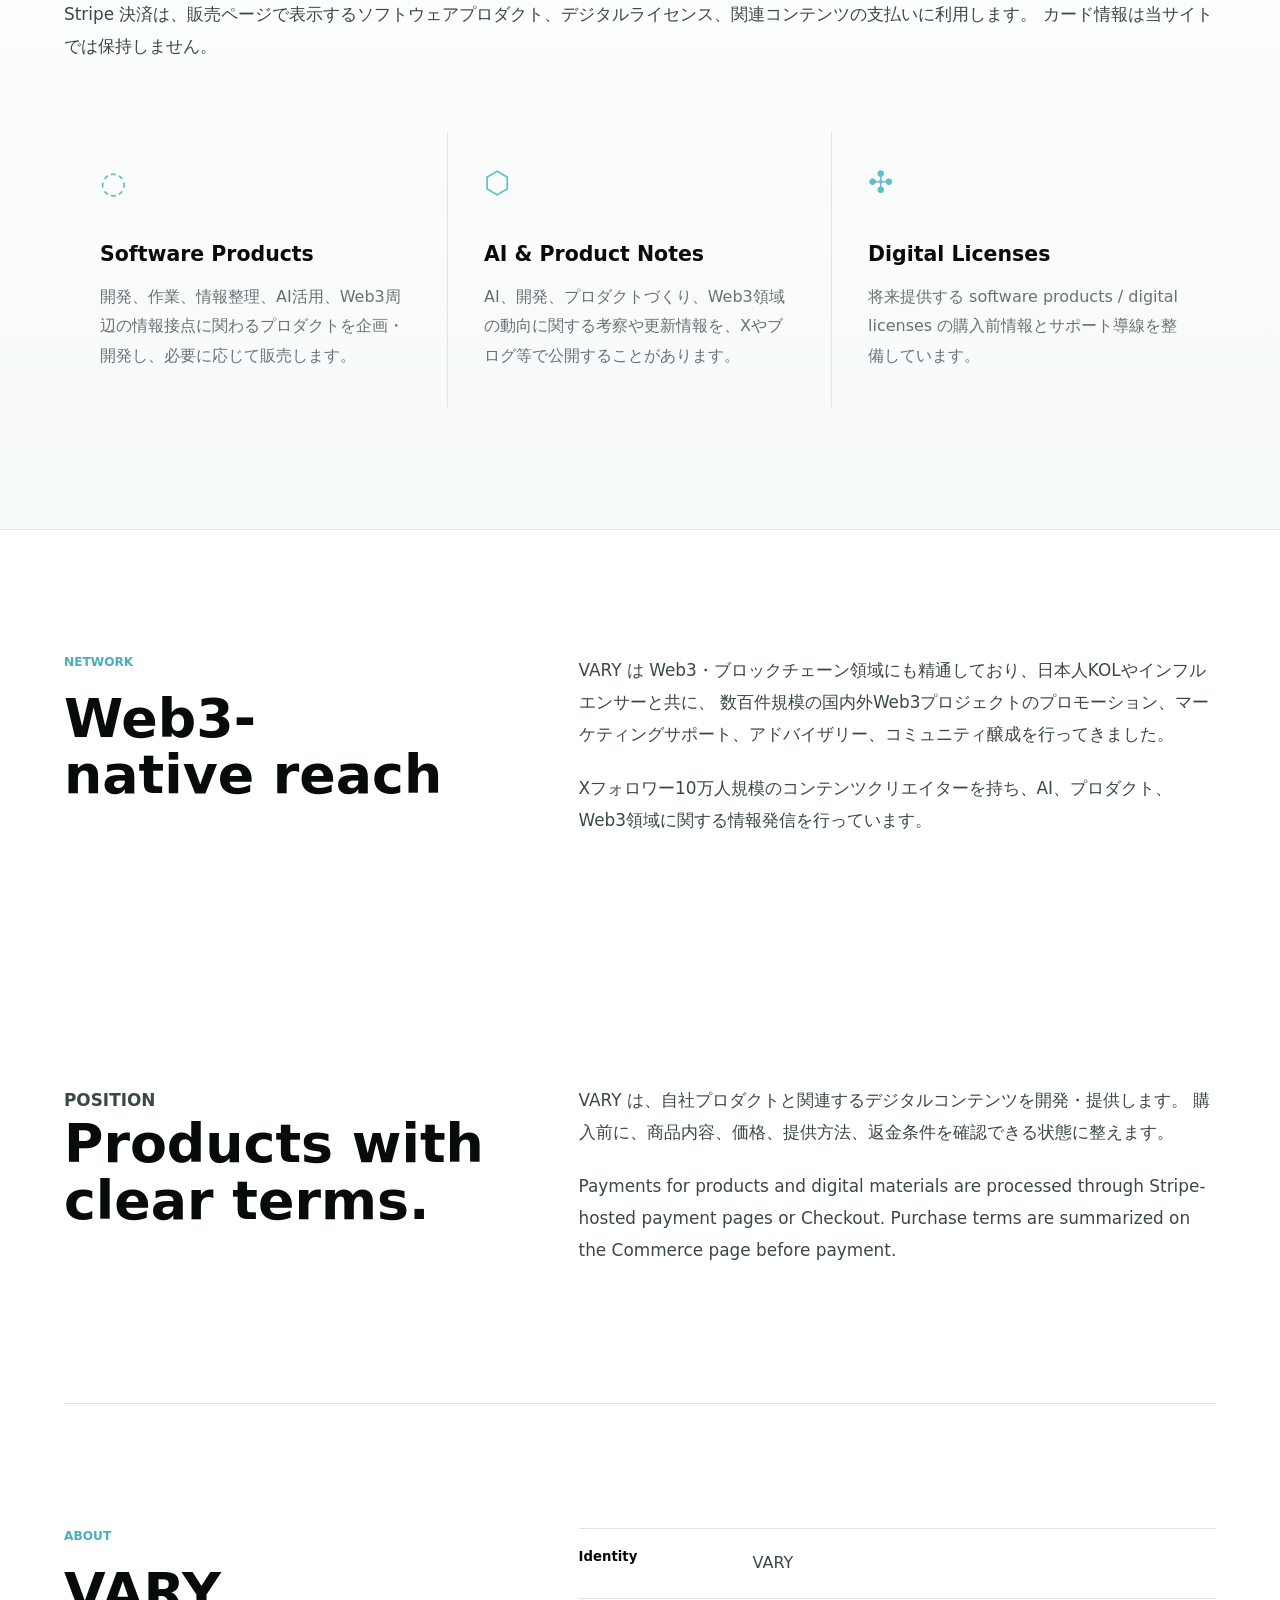
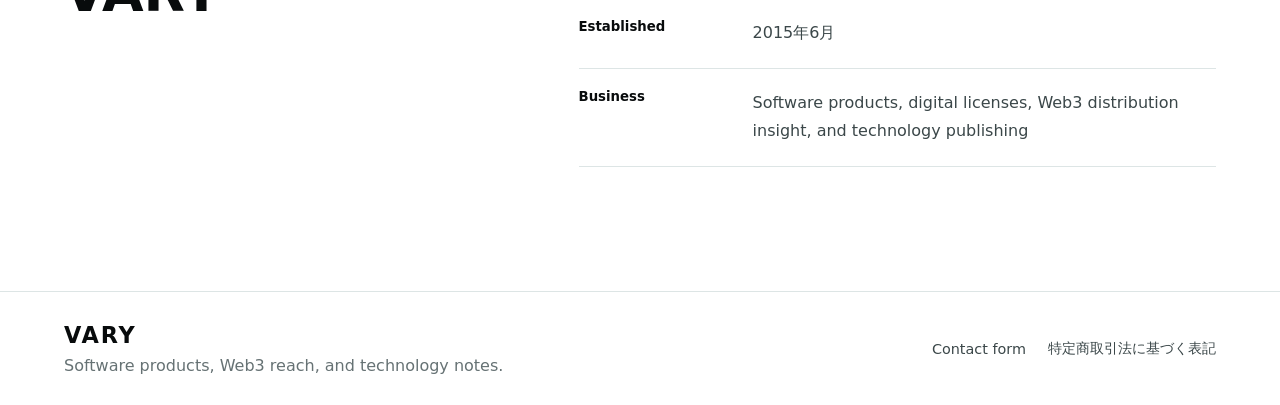
==== commit 30efae2a: "Improve line wrapping" ====
--- a/index.html
+++ b/index.html
@@ -16,7 +16,7 @@
     <meta property="og:type" content="website" />
     <meta property="og:url" content="https://vary-llc.com/" />
     <link rel="canonical" href="https://vary-llc.com/" />
-    <link rel="stylesheet" href="/styles.css" />
+    <link rel="stylesheet" href="/styles.css?v=20260509-lines" />
   </head>
   <body>
     <header class="site-header" data-header>
@@ -47,8 +47,8 @@
           <h1>VARY</h1>
           <p class="hero-subtitle">プロダクトを作り、届ける。</p>
           <p class="hero-lead">
-            VARY は、ソフトウェアプロダクトの開発・提供を行い、AI・ブロックチェーン・Web3領域にも知見を持つテクノロジースタジオです。
-            iOSアプリ開発で培った実装力と、AI・Web3領域の発信ネットワークを活かしてプロダクトを届けます。
+            VARY は、ソフトウェアプロダクトを開発・提供するテクノロジースタジオです。
+            iOSアプリ開発で培った実装力に、AI・ブロックチェーン・Web3領域の知見と発信ネットワークを取り入れながら、プロダクトを届けます。
           </p>
           <div class="hero-actions" aria-label="Primary actions">
             <a class="button button-primary" href="/commerce/#contact">Contact us</a>
@@ -60,10 +60,10 @@
       <section class="intro section-wrap" id="focus">
         <div>
           <p class="section-label">What we do</p>
-          <h2>
-            小さく作り、<br />
-            確かめ、<br />
-            必要な人に届ける。
+          <h2 class="intro-title">
+            <span>小さく作り、</span>
+            <span>確かめ、</span>
+            <span>必要な人に届ける。</span>
           </h2>
         </div>
         <p>
--- a/styles.css
+++ b/styles.css
@@ -195,6 +195,7 @@
   margin: 0;
   color: var(--text);
   line-height: 1.05;
+  text-wrap: balance;
 }
 
 h1 {
@@ -214,7 +215,14 @@
 
 p,
 dd {
-  overflow-wrap: anywhere;
+  line-break: strict;
+  text-wrap: pretty;
+  word-break: normal;
+  overflow-wrap: break-word;
+}
+
+p {
+  overflow-wrap: normal;
 }
 
 .hero-subtitle {
@@ -307,6 +315,20 @@
   align-items: start;
 }
 
+.intro {
+  grid-template-columns: minmax(430px, 0.95fr) minmax(0, 1.05fr);
+}
+
+.intro-title {
+  font-size: clamp(2.4rem, 4vw, 3.55rem);
+  line-height: 1.08;
+}
+
+.intro-title span {
+  display: block;
+  white-space: nowrap;
+}
+
 .intro p,
 .principle-list p,
 .commerce-hero p,
